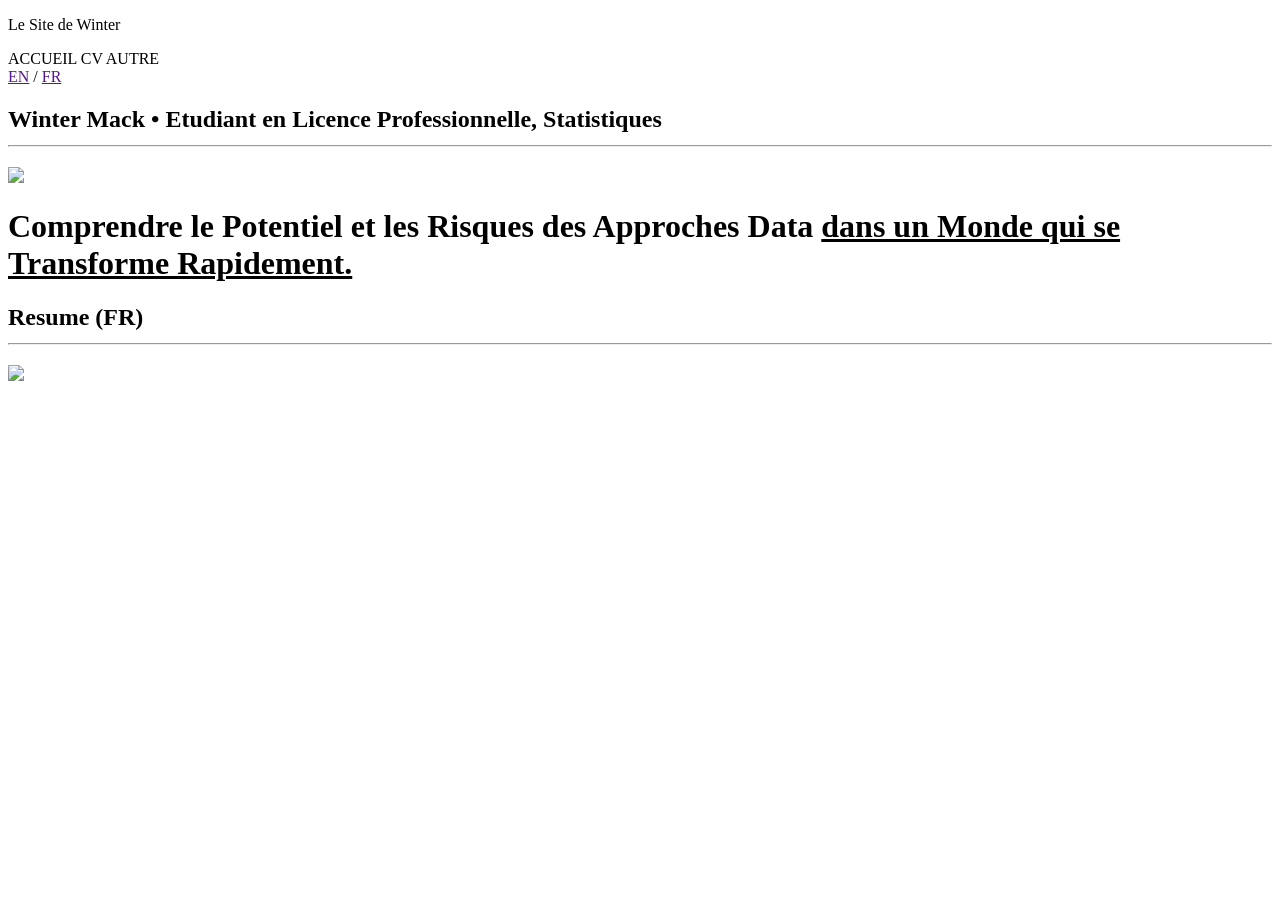
==== src/fr/index.html @ 474d6187 "Added html content to french index.html" ====
<!DOCTYPE html>
<html lang="fr">
<head>
    <meta charset="UTF-8">
    <meta name="viewport" content="width=device-width, initial-scale=1.0">
    <link rel="preconnect" href="https://fonts.googleapis.com">
    <link rel="preconnect" href="https://fonts.gstatic.com" crossorigin>
    <link href="https://fonts.googleapis.com/css2?family=Roboto:ital,wght@0,100..900;1,100..900&display=swap" rel="stylesheet">
    <link rel="stylesheet" href="styles.css" type="text/css">
    <title>Winter Mack</title>
</head>
<body>
    <div id="main-container">
        <div id="topbar">
            <p>Le Site de Winter</p>
            <nav>
                <a>ACCUEIL</a>
                <a>CV</a>
                <a>AUTRE</a>
            </nav>
            <div id="lang-div">
                <a href="">EN</a> / <a href="">FR</a>
            </div>
        </div>
        <div id="main-div">
            <h2>Winter Mack • Etudiant en Licence Professionnelle, Statistiques<hr></h2>
            <div id="main-grid">
                <div id="img-div">
                    <img src="me.png" width="70%"></img>
                </div>
                <div>
                    <h1><b class="div-keyword">Comprendre</b> le Potentiel et les Risques des Approches <b class="div-keyword">Data</b> <u>dans un Monde qui se Transforme Rapidement.</u></h1>
                </div>
            </div>
        </div>
        <div id="resume">
            <h2>Resume (FR)<hr></h2>
            <div id="resume-img-div">
                <img src="CV_fr.jpg" width="60%">
            </div>
        </div>
    </div>
</body>
</html>
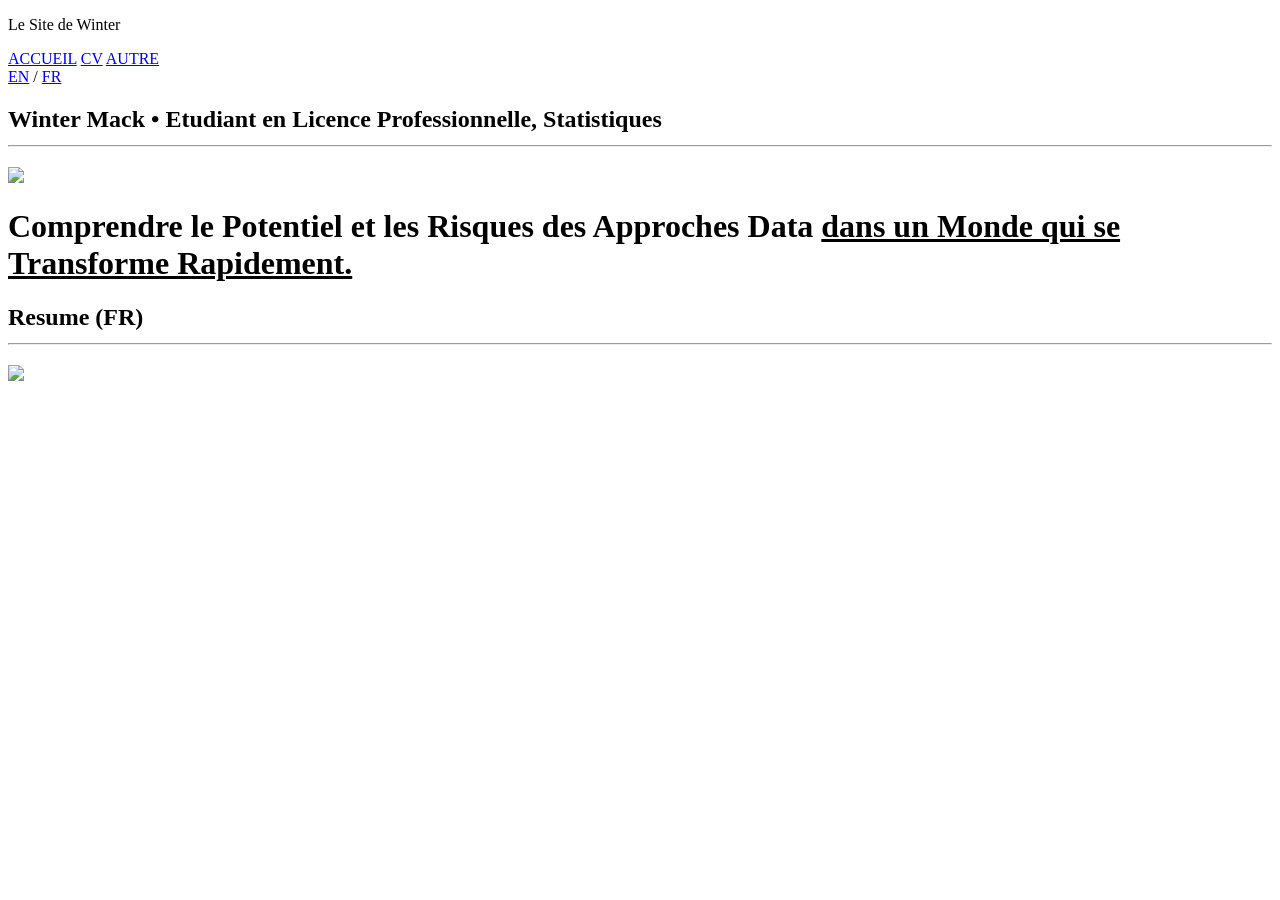
==== commit 2377cfb6: "Update index.html" ====
--- a/src/fr/index.html
+++ b/src/fr/index.html
@@ -14,12 +14,12 @@
         <div id="topbar">
             <p>Le Site de Winter</p>
             <nav>
-                <a>ACCUEIL</a>
-                <a>CV</a>
-                <a>AUTRE</a>
+                <a href="#main-div">ACCUEIL</a>
+                <a href="#resume">CV</a>
+                <a href="#other">AUTRE</a>
             </nav>
             <div id="lang-div">
-                <a href="">EN</a> / <a href="">FR</a>
+                <a href="https://w-mack.github.io/winter-mack-website/">EN</a> / <a href="https://w-mack.github.io/winter-mack-website/fr/index.html">FR</a>
             </div>
         </div>
         <div id="main-div">
@@ -41,4 +41,4 @@
         </div>
     </div>
 </body>
-</html>+</html>
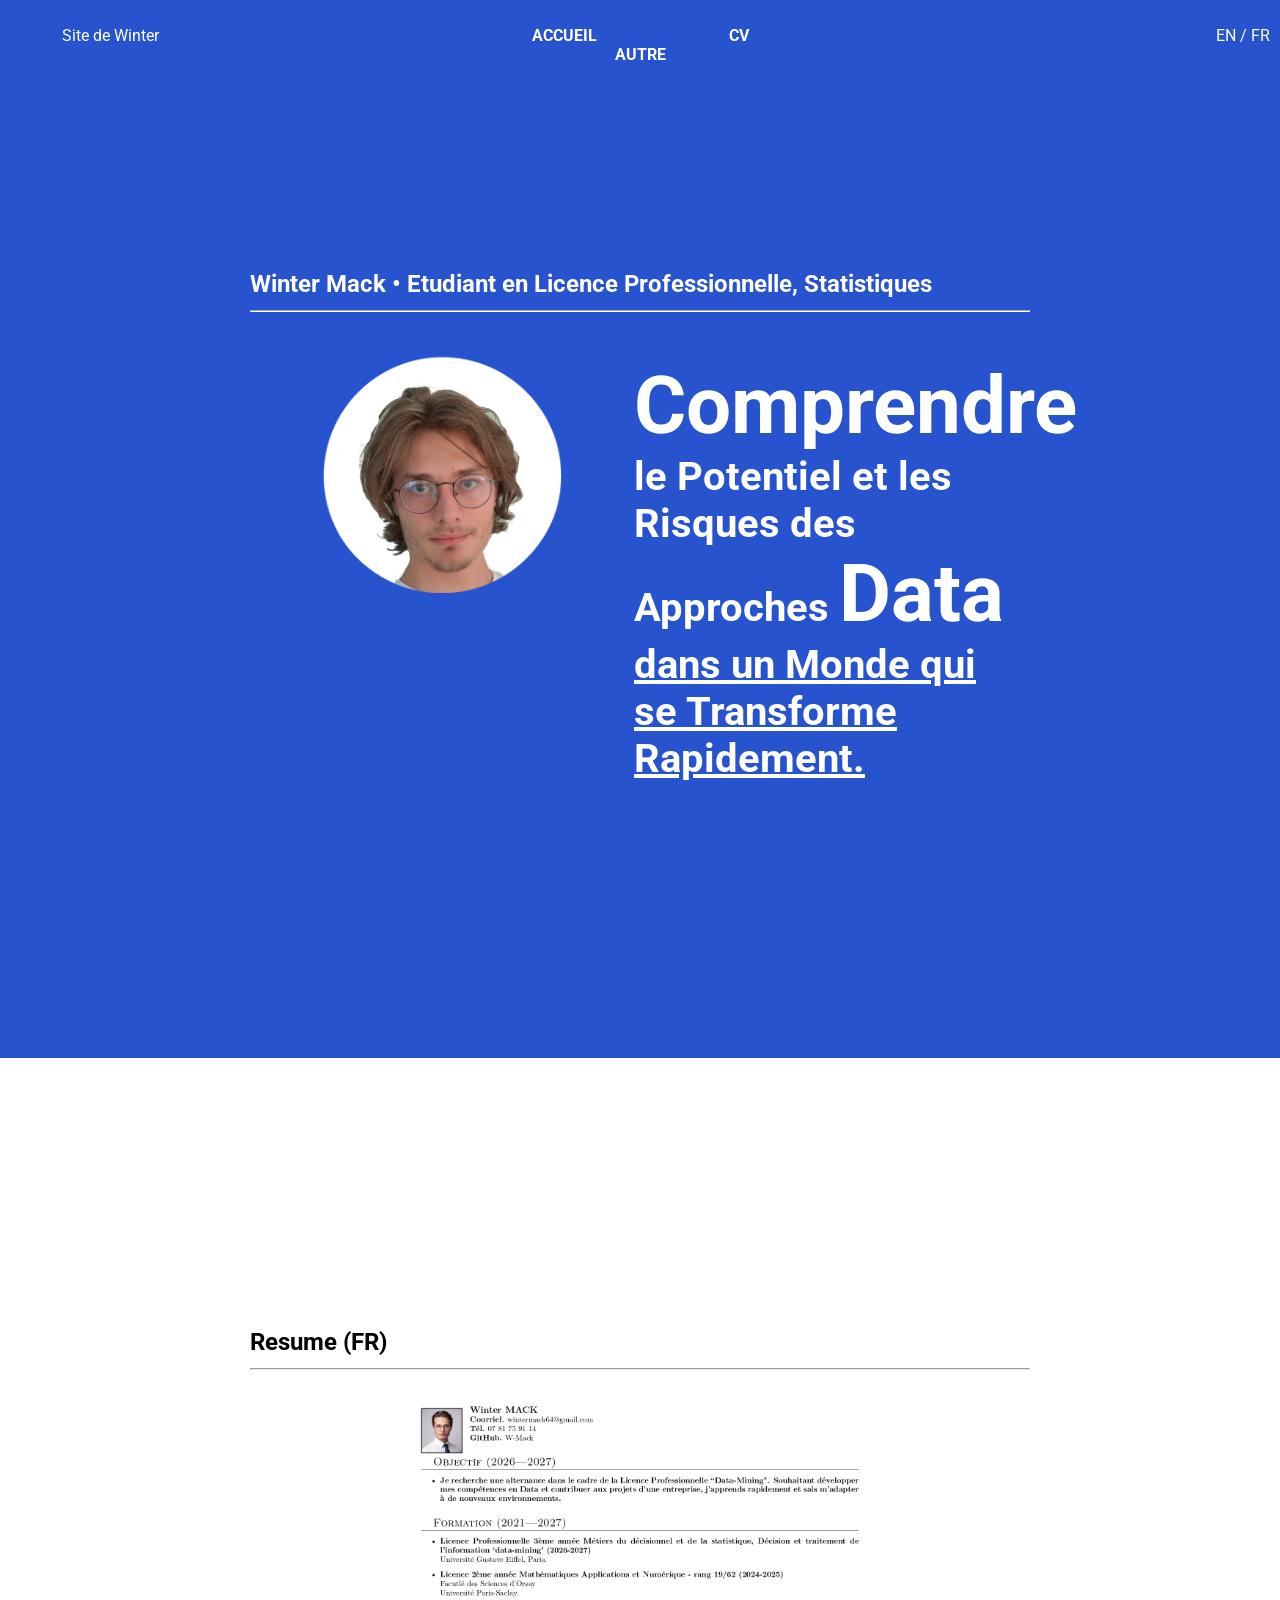
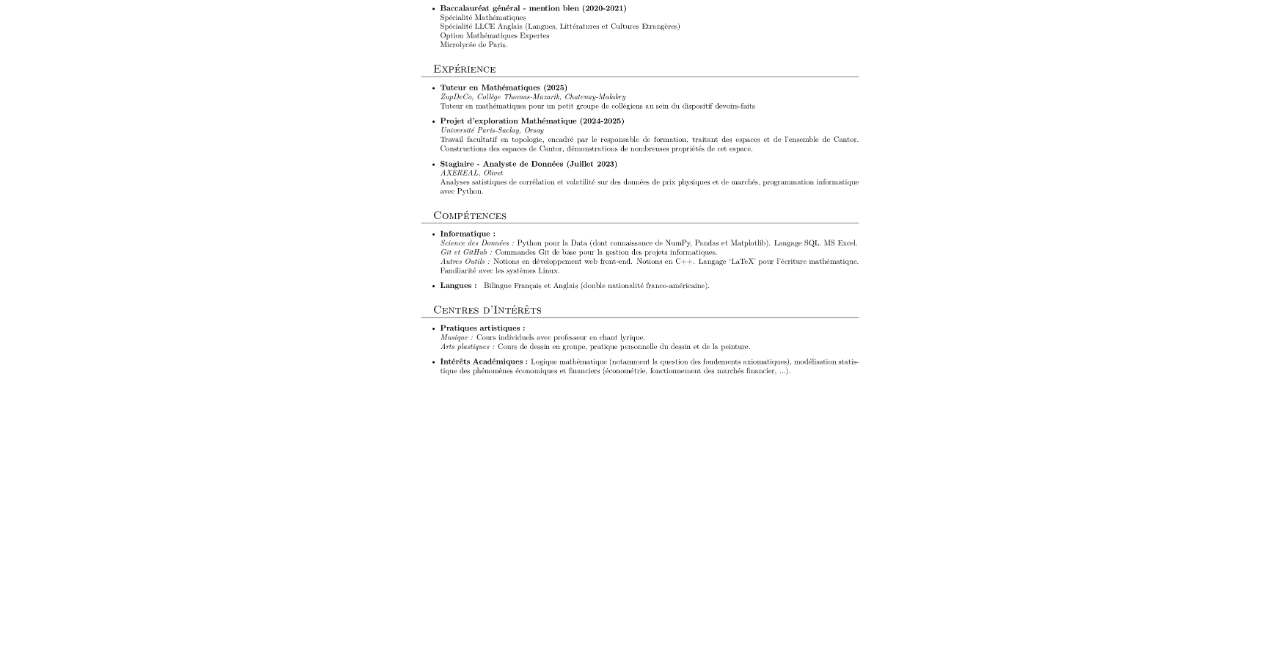
==== commit d3c7832e: "Update index.html" ====
--- a/src/fr/index.html
+++ b/src/fr/index.html
@@ -12,7 +12,7 @@
 <body>
     <div id="main-container">
         <div id="topbar">
-            <p>Le Site de Winter</p>
+            <p>Site de Winter</p>
             <nav>
                 <a href="#main-div">ACCUEIL</a>
                 <a href="#resume">CV</a>
@@ -29,7 +29,7 @@
                     <img src="me.png" width="70%"></img>
                 </div>
                 <div>
-                    <h1><b class="div-keyword">Comprendre</b> le Potentiel et les Risques des Approches <b class="div-keyword">Data</b> <u>dans un Monde qui se Transforme Rapidement.</u></h1>
+                    <h1><b class="div-keyword">Comprendre</b><br>le Potentiel et les Risques des Approches <b class="div-keyword">Data</b> <u>dans un Monde qui se Transforme Rapidement.</u></h1>
                 </div>
             </div>
         </div>
--- a/src/fr/styles.css
+++ b/src/fr/styles.css
@@ -0,0 +1,86 @@
+:root {
+    --bgColor: #ffffff;
+    --fgColor: #2754ce;
+    --textColor: #000000;
+    --textFgColor: #ffffff;
+}
+
+body {
+    margin: 0;
+    background-color: var(--bgColor);
+    font-size: 16px;
+    font-family: "Roboto", sans-serif;
+    color: var(--textColor);
+}
+
+h1 {
+    font-size: 40px;
+}
+
+h1 .div-keyword {
+    font-size: 80px;
+}
+
+nav {
+    padding-left: 19vw;
+    padding-right: 19vw;
+    padding-top: 16px;
+}
+
+nav a {
+    text-decoration: none;
+    font-weight: bolder;
+    padding-right: 5vw;
+    padding-left: 5vw;
+    color: var(--textFGColor);
+}
+
+#main-div hr {
+    background-color: var(--textFgColor);
+    border-color: var(--textFgColor);
+    color: var(--textFgColor);
+}
+
+#main-div {
+    padding: 250px 250px;
+    background-color: var(--fgColor);
+    color: var(--textFgColor);
+}
+
+#main-grid {
+    display: grid;
+    grid-template-columns: 30vw 30vw;
+}
+
+#topbar #lang-div {
+    text-align: right;
+    padding-top: 16px;
+}
+
+#lang-div a {
+    text-decoration: none;
+    color: var(--textFgColor);
+}
+
+#topbar {
+    background-color: var(--fgColor);
+    color: var(--textFgColor);
+    text-align: center;
+    position: fixed;
+    padding: 10px 10px;
+    display: grid;
+    grid-template-columns: 200px auto 200px;
+}
+
+#img-div {
+    text-align: center;
+    padding: 20px 20px;
+}
+
+#resume {
+    padding: 250px 250px;
+}
+
+#resume-img-div {
+    text-align: center;
+}
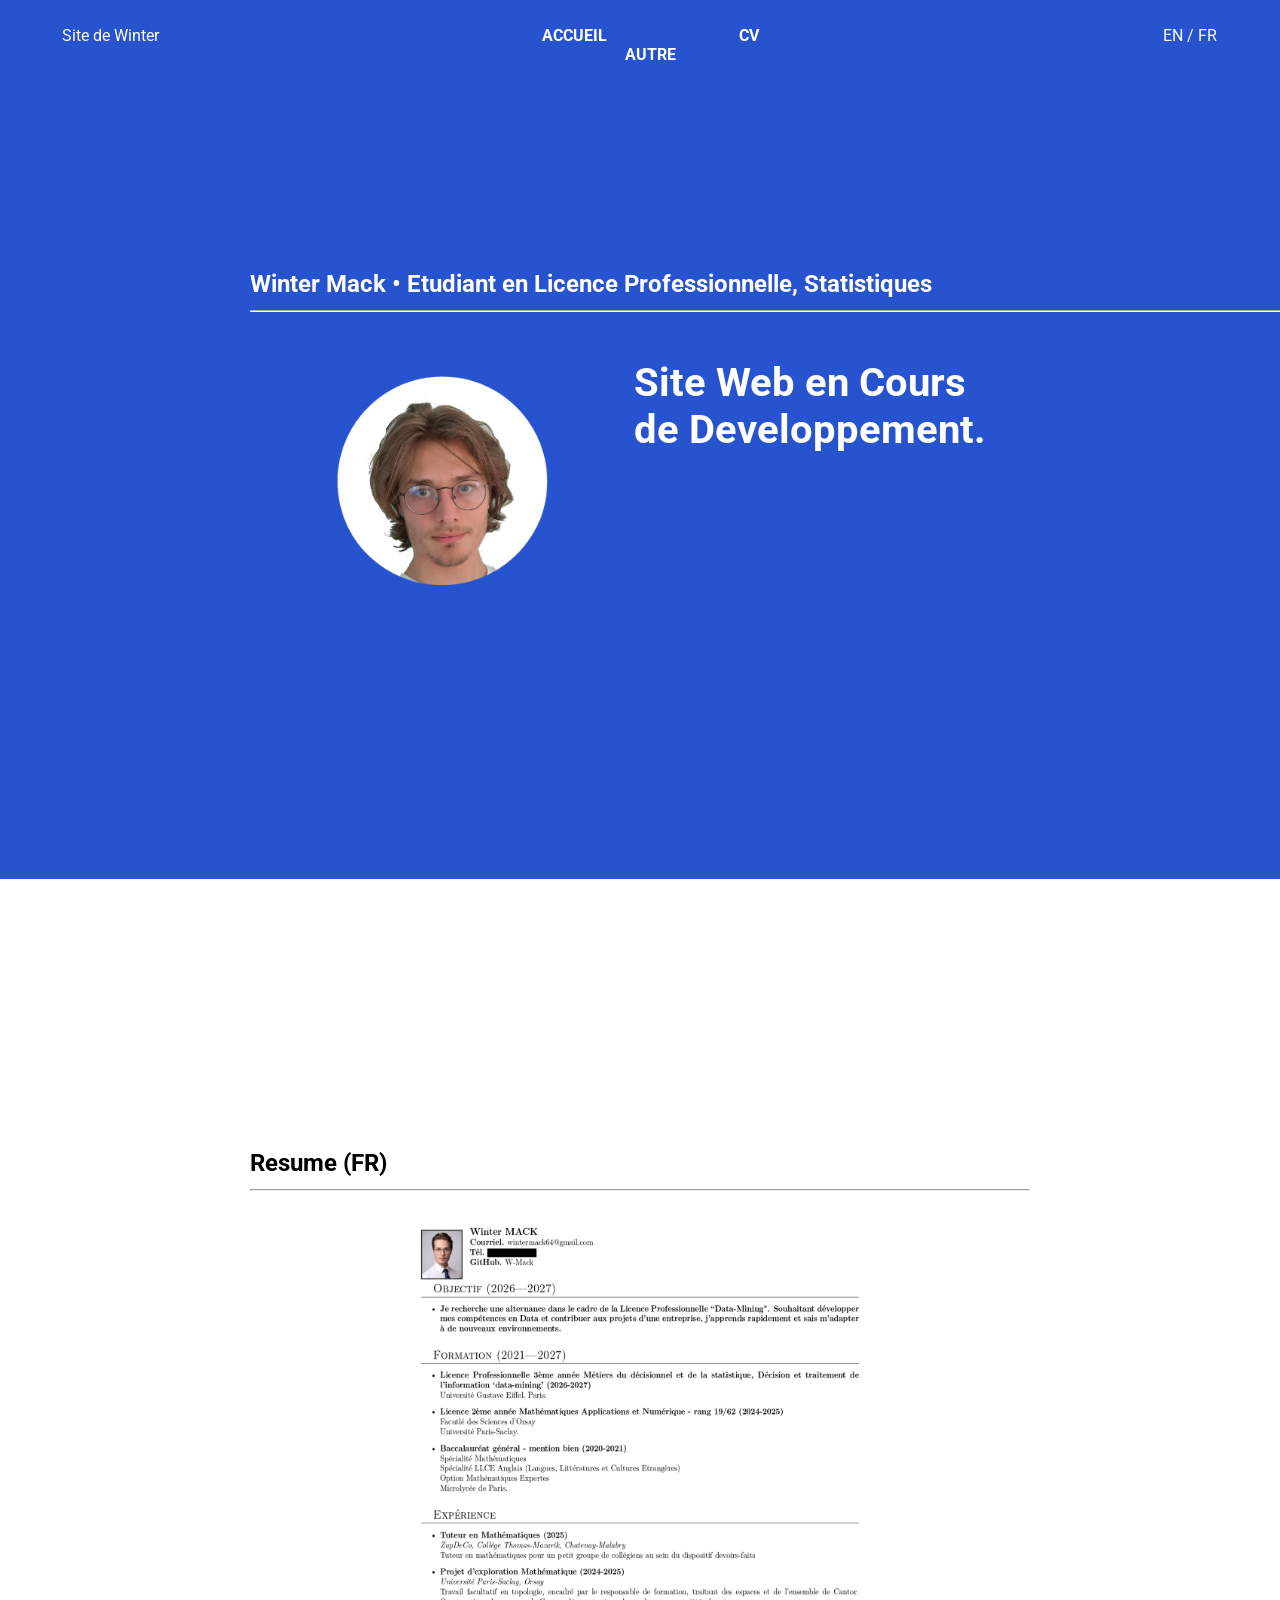
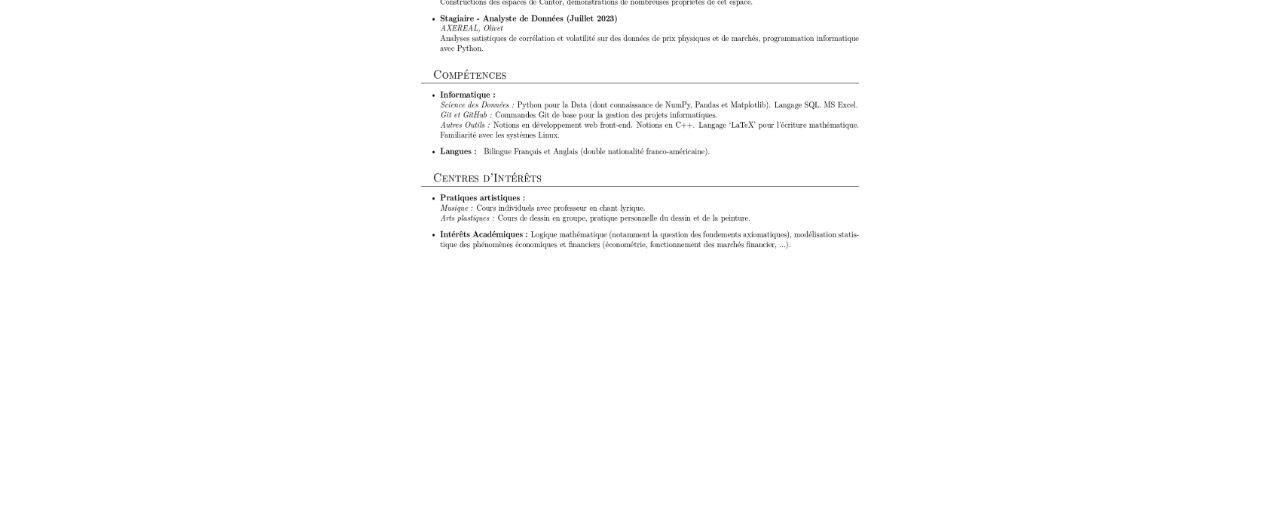
==== commit 4b996c0a: "changed h1 header text in both index.html files" ====
--- a/src/fr/index.html
+++ b/src/fr/index.html
@@ -29,7 +29,7 @@
                     <img src="me.png" width="70%"></img>
                 </div>
                 <div>
-                    <h1><b class="div-keyword">Comprendre</b><br>le Potentiel et les Risques des Approches <b class="div-keyword">Data</b> <u>dans un Monde qui se Transforme Rapidement.</u></h1>
+                    <h1>Site Web en Cours de Developpement.</h1>
                 </div>
             </div>
         </div>
--- a/src/fr/styles.css
+++ b/src/fr/styles.css
@@ -42,6 +42,7 @@
 }
 
 #main-div {
+    width: 100vw;
     padding: 250px 250px;
     background-color: var(--fgColor);
     color: var(--textFgColor);
@@ -53,7 +54,7 @@
 }
 
 #topbar #lang-div {
-    text-align: right;
+    text-align: center;
     padding-top: 16px;
 }
 
@@ -63,6 +64,7 @@
 }
 
 #topbar {
+    width: 100vw;
     background-color: var(--fgColor);
     color: var(--textFgColor);
     text-align: center;
@@ -74,7 +76,7 @@
 
 #img-div {
     text-align: center;
-    padding: 20px 20px;
+    padding: 40px 40px;
 }
 
 #resume {
@@ -84,3 +86,76 @@
 #resume-img-div {
     text-align: center;
 }
+
+@media only screen and (orientation: portrait) {
+    body {
+        font-size: 12px;
+    }
+
+    h1 {
+        font-size: 20px;
+    }
+
+    h1 .div-keyword {
+        font-size: 32px;
+    }
+
+
+    #topbar {
+        grid-template-columns: auto;
+        grid-template-rows: auto auto auto;
+    }
+
+    #main-div {
+        padding: 30px 30px;
+    }
+
+    #main-grid {
+        grid-template-columns: auto;
+        grid-template-rows: auto auto;
+    }
+
+    #resume {
+        padding: 30px 30px;
+    }
+
+    #img-div {
+        width: 40vw;
+    }
+}
+
+@media only screen and (max-width: 1200px) {
+    body {
+        font-size: 12px;
+    }
+
+    h1 {
+        font-size: 20px;
+    }
+
+    h1 .div-keyword {
+        font-size: 32px;
+    }
+
+    #topbar {
+        grid-template-columns: auto;
+        grid-template-rows: auto auto auto;
+    }
+
+    #main-div {
+        padding: 30px 30px;
+    }
+
+    #main-grid {
+        grid-template-columns: auto;
+        grid-template-rows: auto auto;
+    }
+
+    #resume {
+        padding: 30px 30px;
+    }
+
+    #img-div {
+        width: 40vw;
+    }
+}
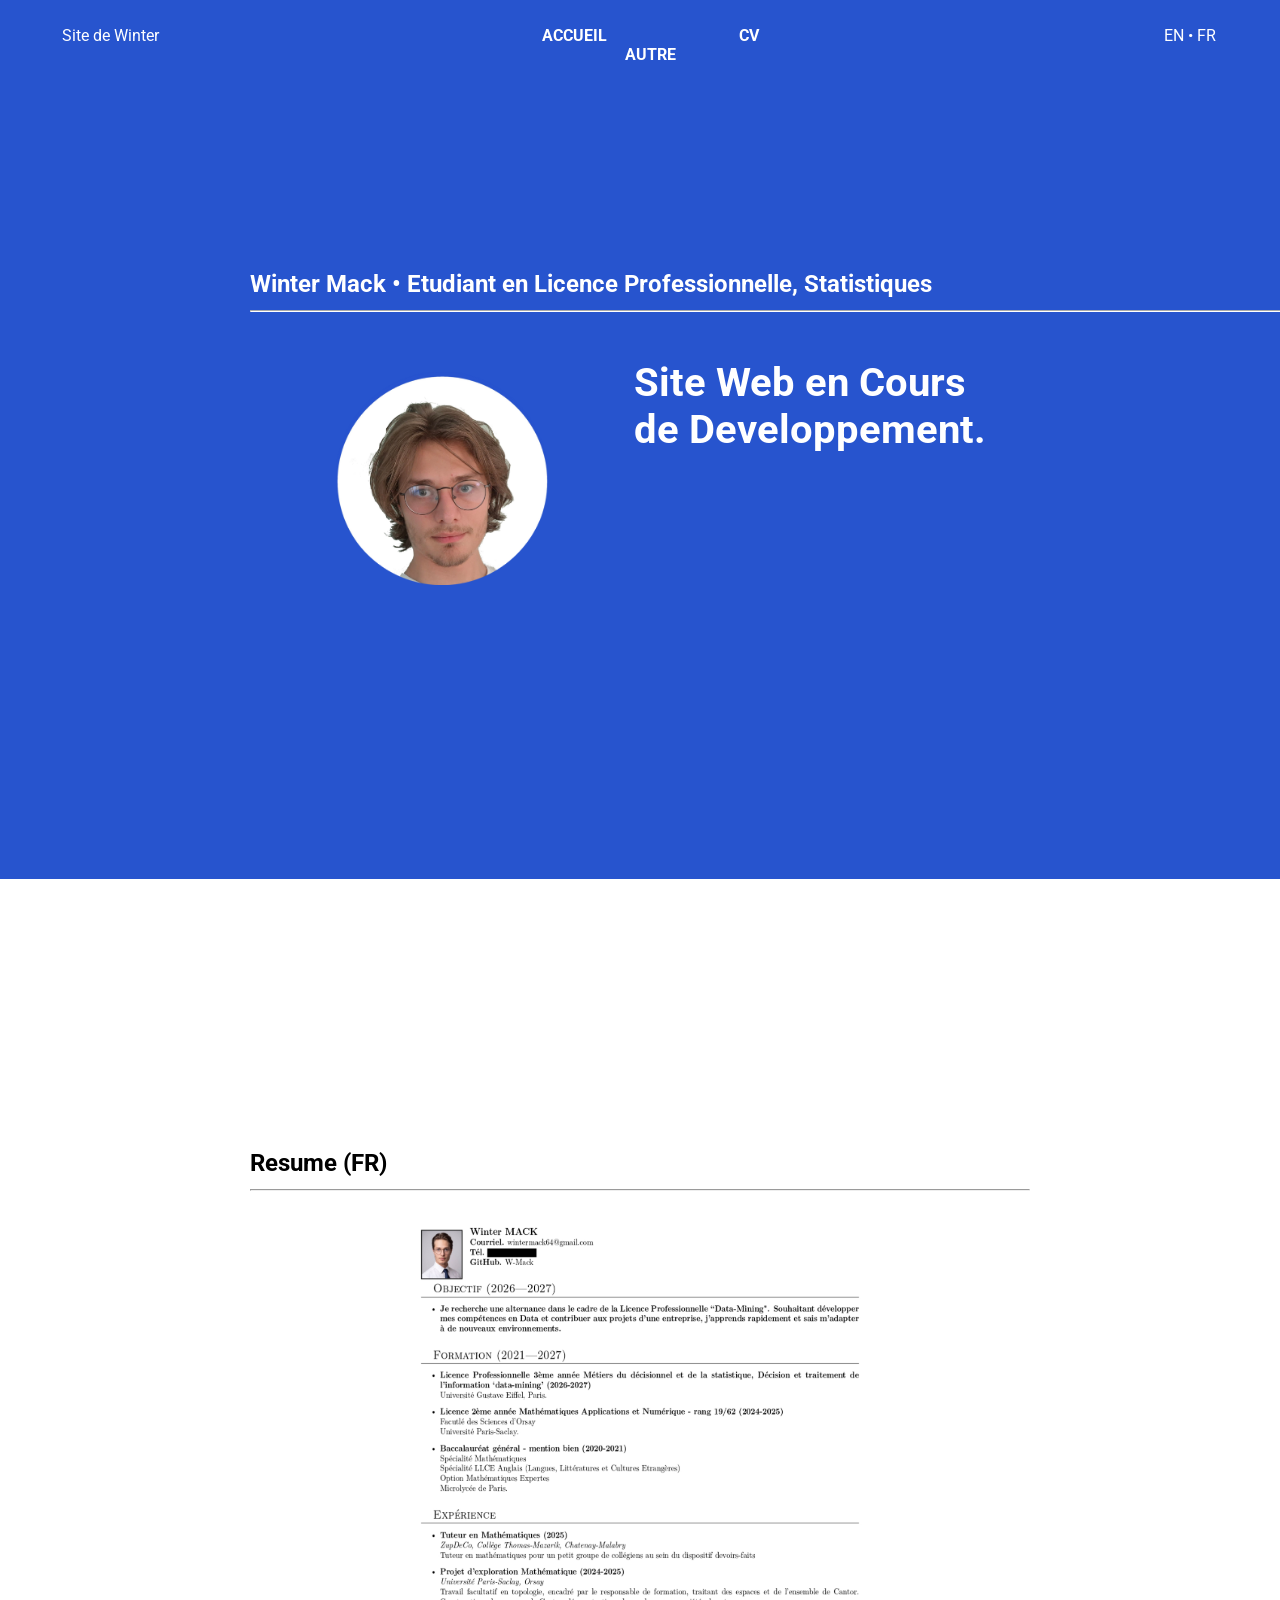
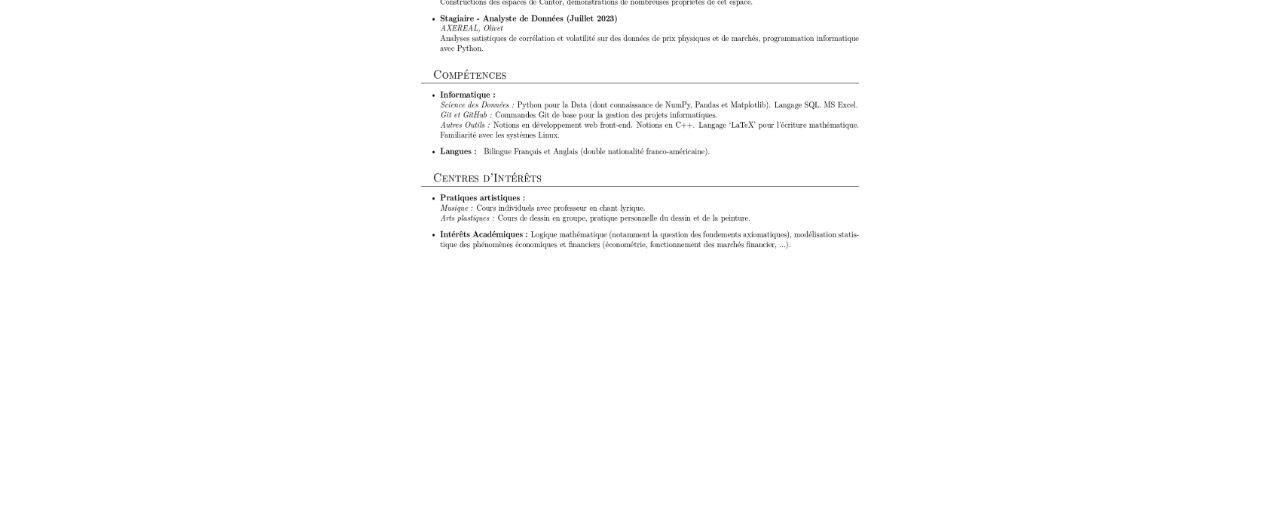
==== commit 4846aaab: "updated index.html & fr/index.html" ====
--- a/src/fr/index.html
+++ b/src/fr/index.html
@@ -19,7 +19,7 @@
                 <a href="#other">AUTRE</a>
             </nav>
             <div id="lang-div">
-                <a href="https://w-mack.github.io/winter-mack-website/">EN</a> / <a href="https://w-mack.github.io/winter-mack-website/fr/index.html">FR</a>
+                <a href="https://w-mack.github.io/winter-mack-website/">EN</a> • <a href="https://w-mack.github.io/winter-mack-website/fr/index.html">FR</a>
             </div>
         </div>
         <div id="main-div">
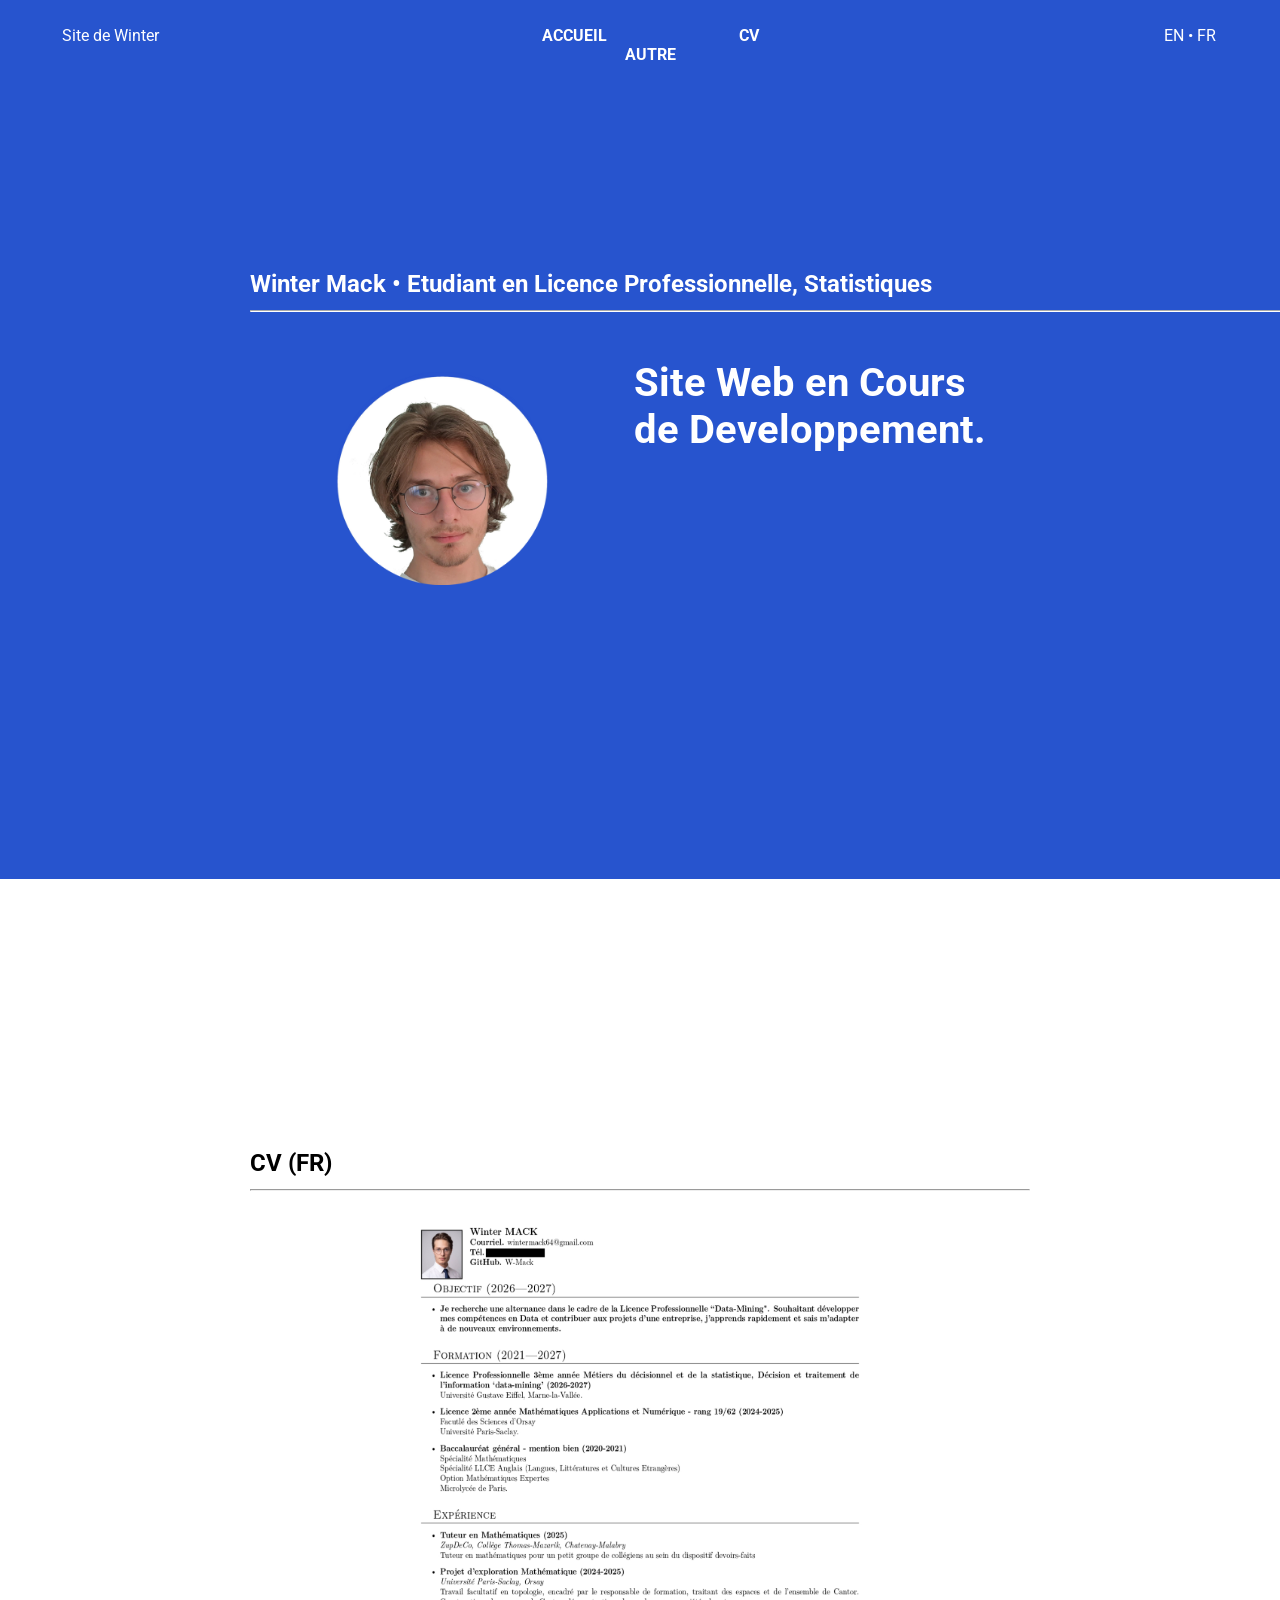
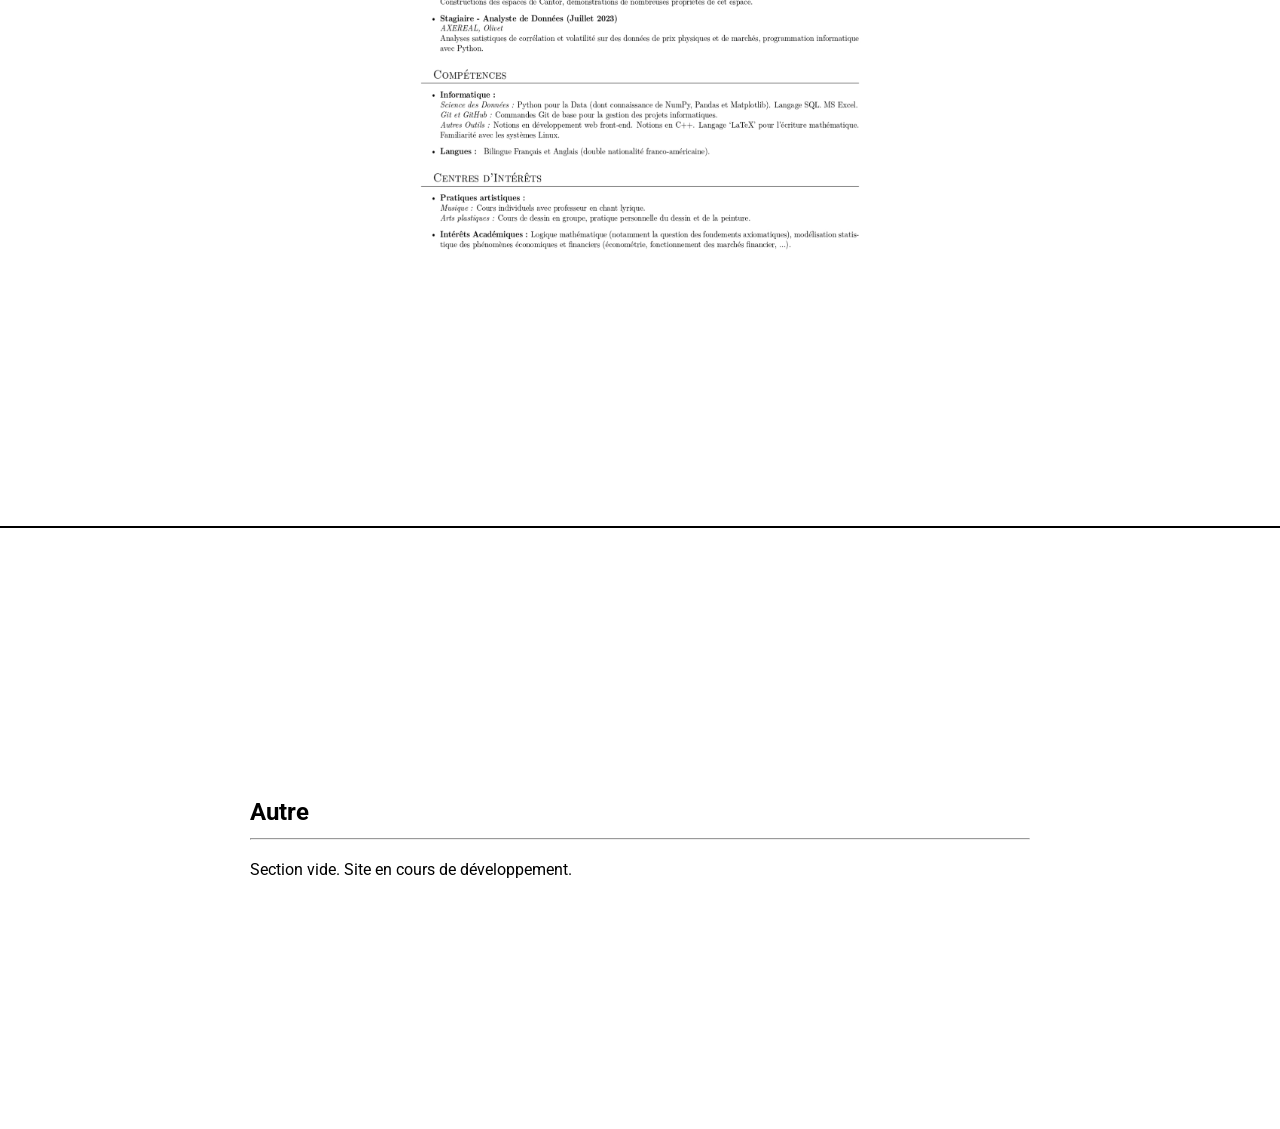
==== commit 9ead274a: "updated files" ====
--- a/src/fr/index.html
+++ b/src/fr/index.html
@@ -34,11 +34,15 @@
             </div>
         </div>
         <div id="resume">
-            <h2>Resume (FR)<hr></h2>
+            <h2>CV (FR)<hr></h2>
             <div id="resume-img-div">
                 <img src="CV_fr.jpg" width="60%">
             </div>
         </div>
+        <div id="other">
+            <h2>Autre<hr></h2>
+            Section vide. Site en cours de développement.
+        </div>
     </div>
 </body>
 </html>
--- a/src/fr/styles.css
+++ b/src/fr/styles.css
@@ -36,6 +36,7 @@
 }
 
 #main-div hr {
+    width: 100vw;
     background-color: var(--textFgColor);
     border-color: var(--textFgColor);
     color: var(--textFgColor);
@@ -87,6 +88,11 @@
     text-align: center;
 }
 
+#other {
+    border-top: 2px solid var(--textColor);
+    padding: 250px 250px;
+}
+
 @media only screen and (orientation: portrait) {
     body {
         font-size: 12px;
@@ -100,6 +106,10 @@
         font-size: 32px;
     }
 
+    #other {
+        padding: 30px 30px;
+    }
+ 
 
     #topbar {
         grid-template-columns: auto;
@@ -113,14 +123,16 @@
     #main-grid {
         grid-template-columns: auto;
         grid-template-rows: auto auto;
+        text-align: center;
     }
 
     #resume {
         padding: 30px 30px;
     }
 
-    #img-div {
-        width: 40vw;
+    nav a {
+        padding-left: 6px;
+        padding-right: 6px;
     }
 }
 
@@ -137,6 +149,10 @@
         font-size: 32px;
     }
 
+    #other {
+        padding: 30px 30px;
+    }
+
     #topbar {
         grid-template-columns: auto;
         grid-template-rows: auto auto auto;
@@ -149,13 +165,16 @@
     #main-grid {
         grid-template-columns: auto;
         grid-template-rows: auto auto;
+        text-align: center;
     }
 
     #resume {
         padding: 30px 30px;
     }
 
-    #img-div {
-        width: 40vw;
+    nav a {
+        padding-left: 6px;
+        padding-right: 6px;
     }
 }
+
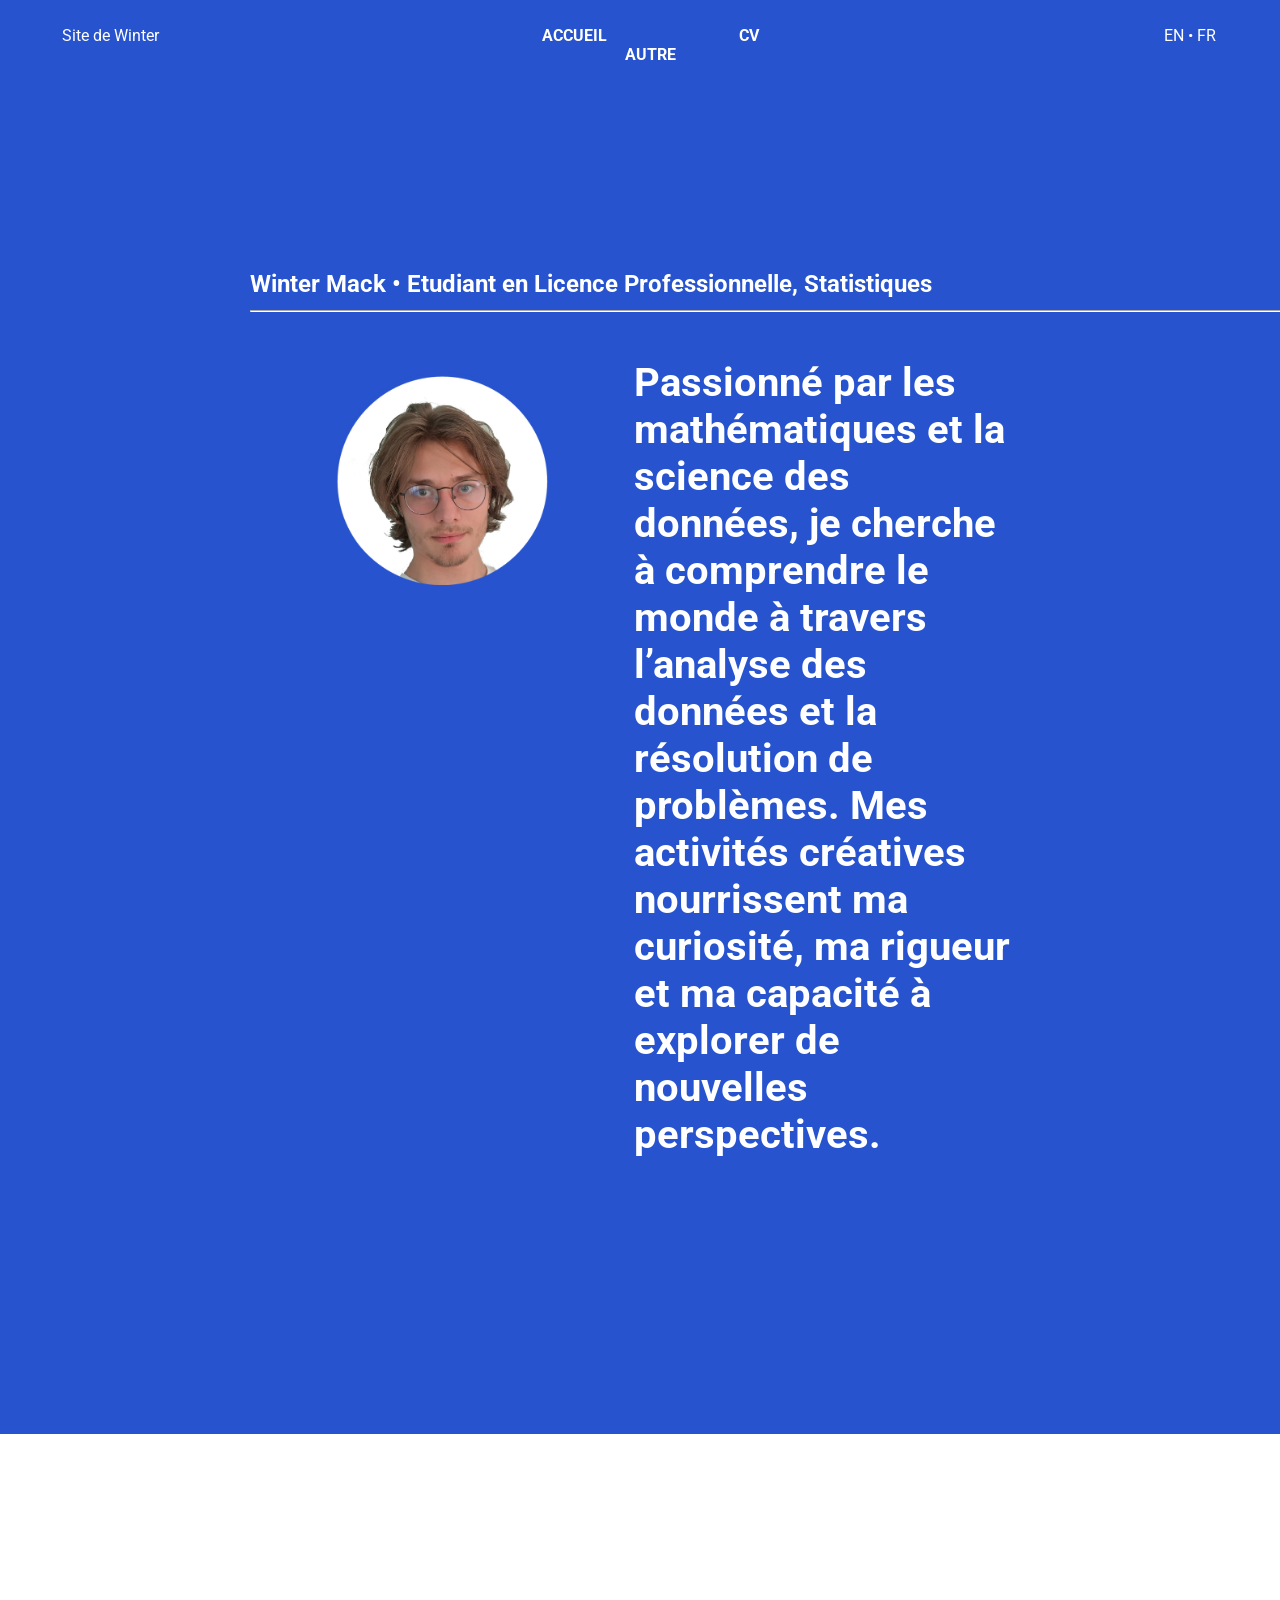
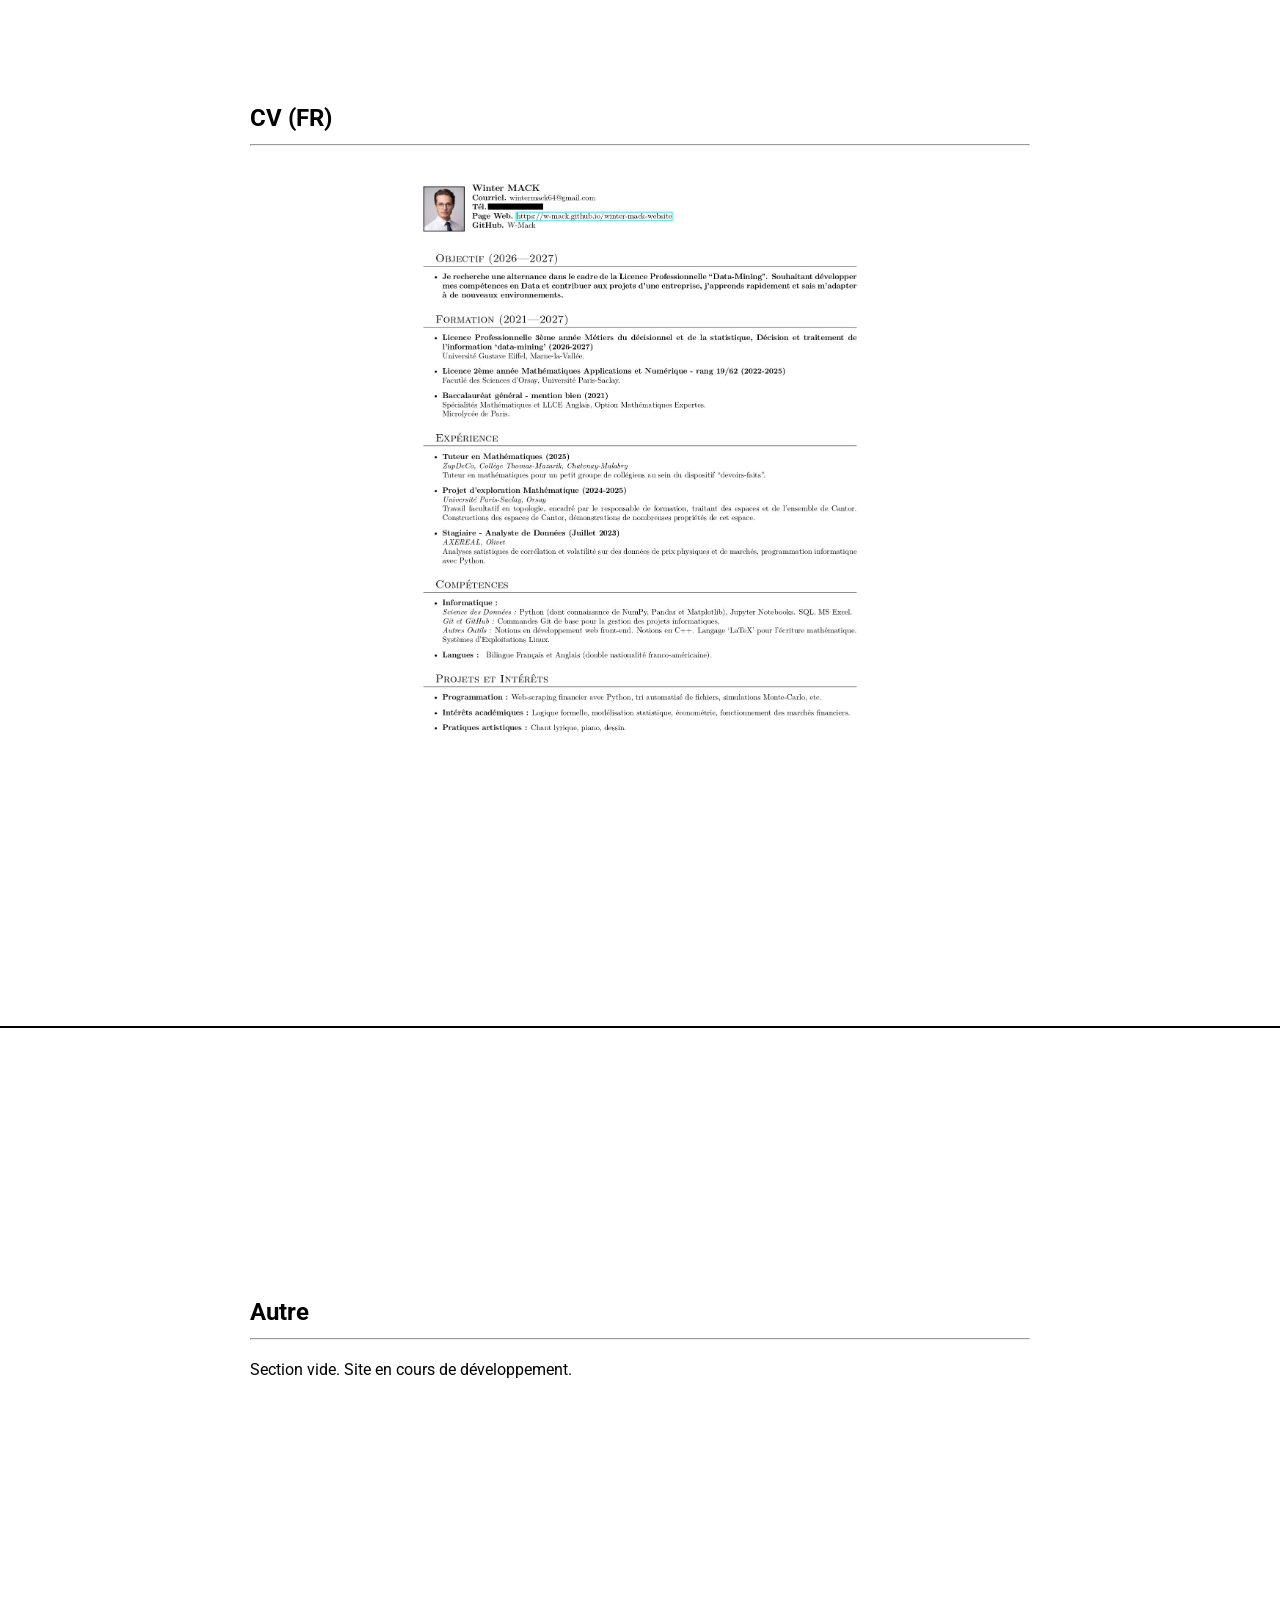
==== commit bda1ab31: "changed self description sentences (both english and french)" ====
--- a/src/fr/index.html
+++ b/src/fr/index.html
@@ -29,7 +29,7 @@
                     <img src="me.png" width="70%"></img>
                 </div>
                 <div>
-                    <h1>Site Web en Cours de Developpement.</h1>
+                    <h1>Passionné par les mathématiques et la science des données, je cherche à comprendre le monde à travers l’analyse des données et la résolution de problèmes. Mes activités créatives nourrissent ma curiosité, ma rigueur et ma capacité à explorer de nouvelles perspectives.</h1>
                 </div>
             </div>
         </div>
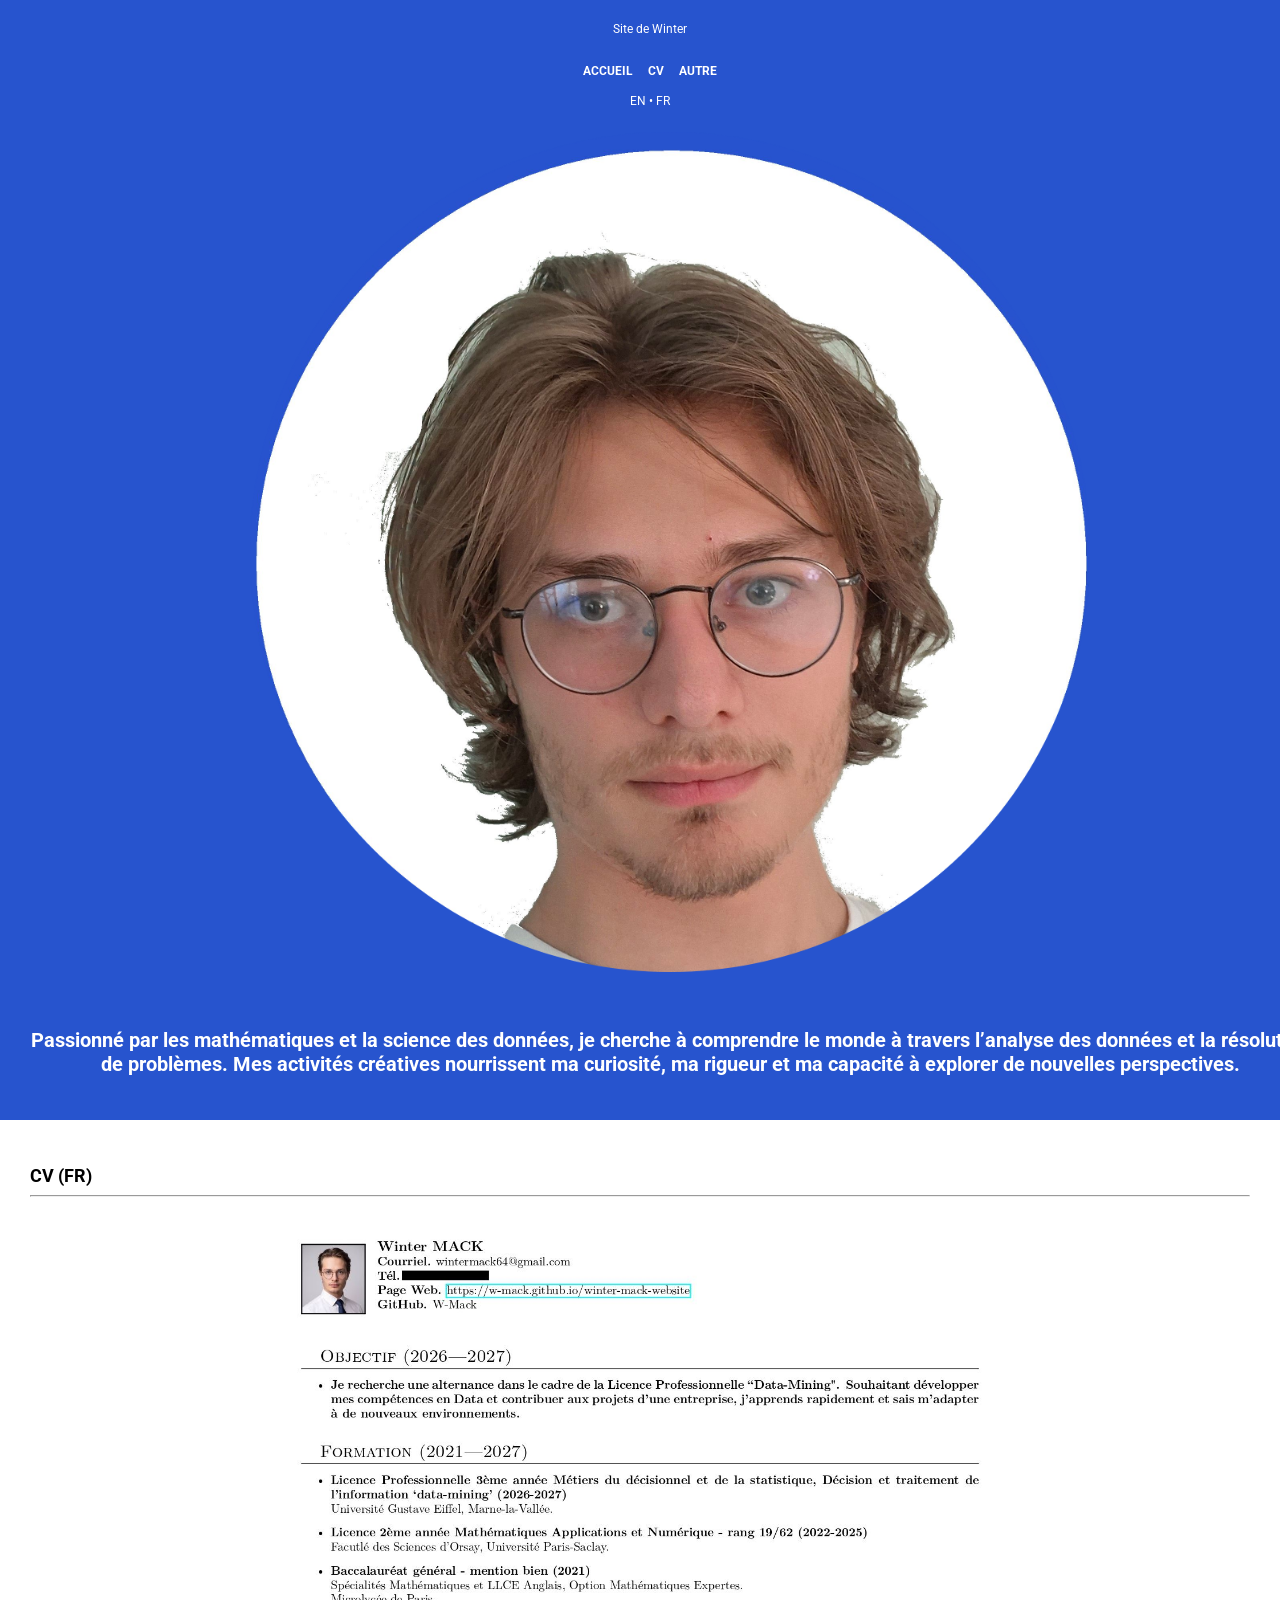
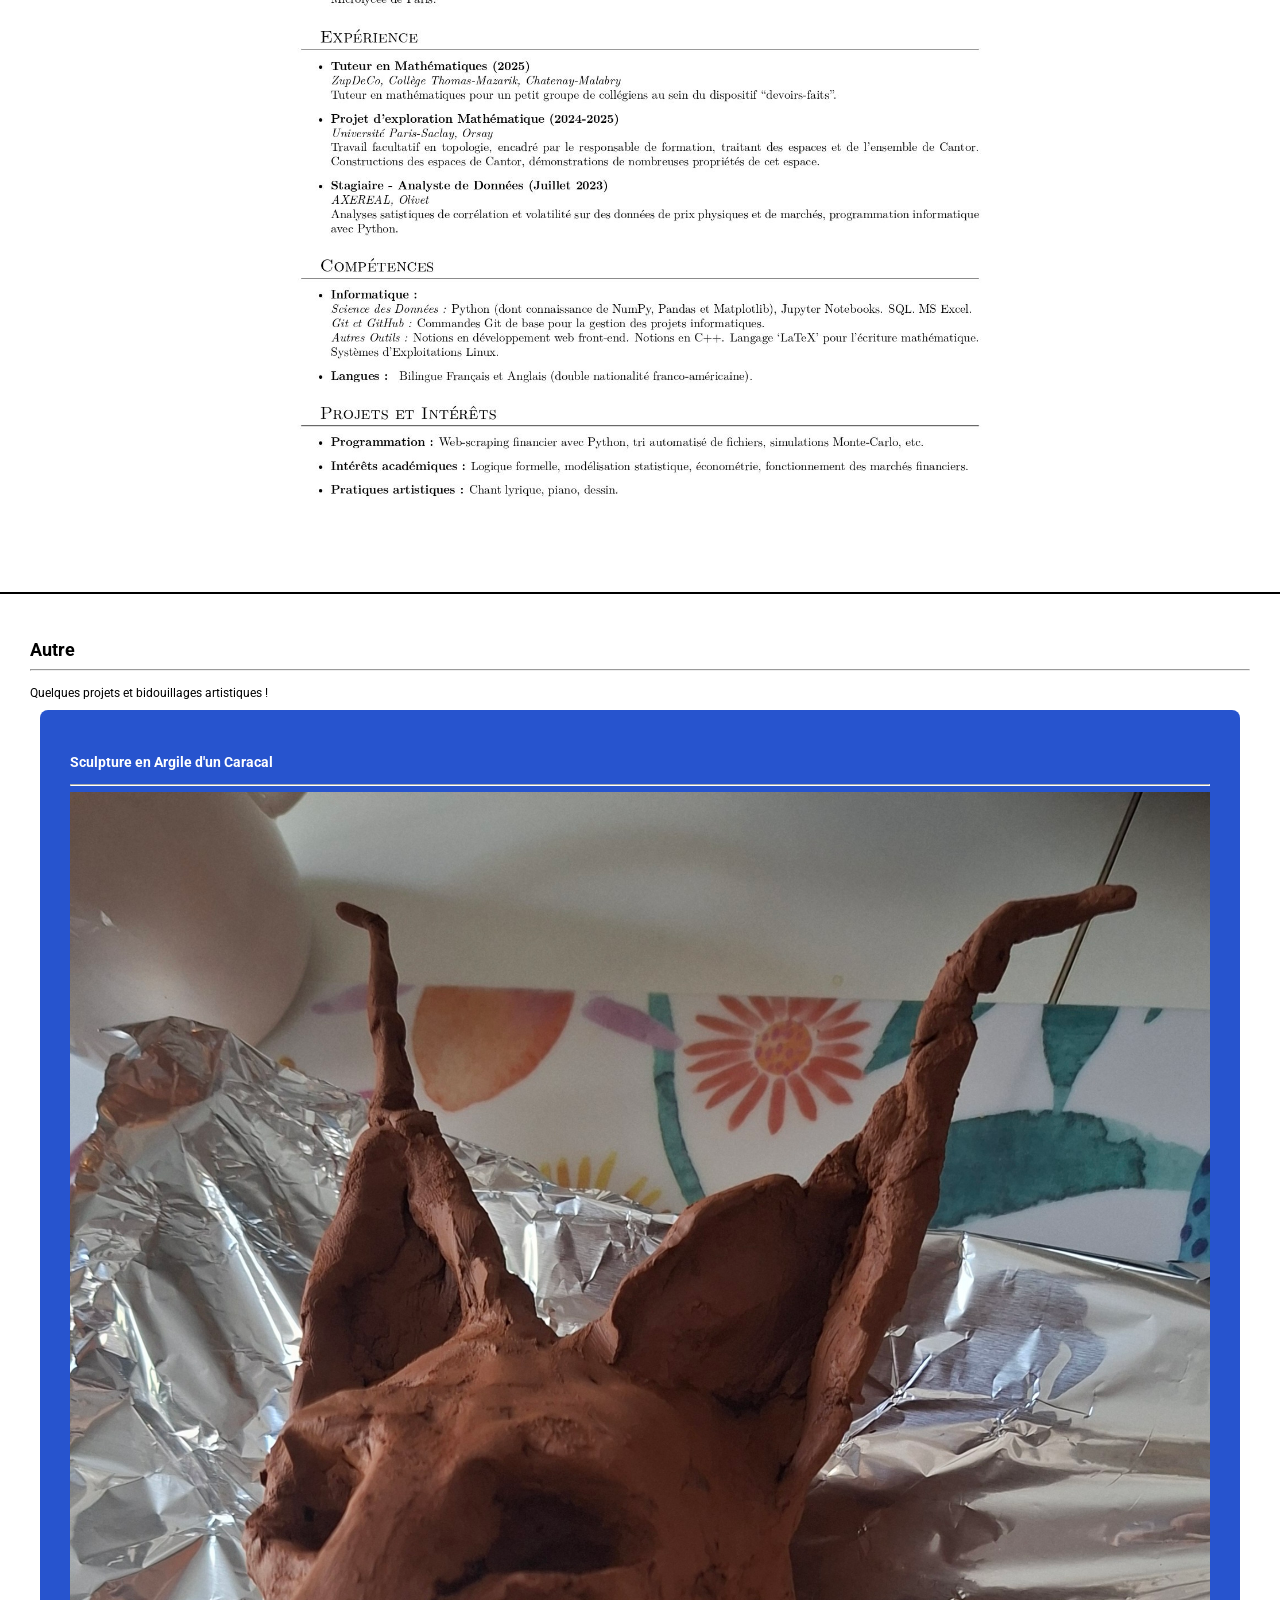
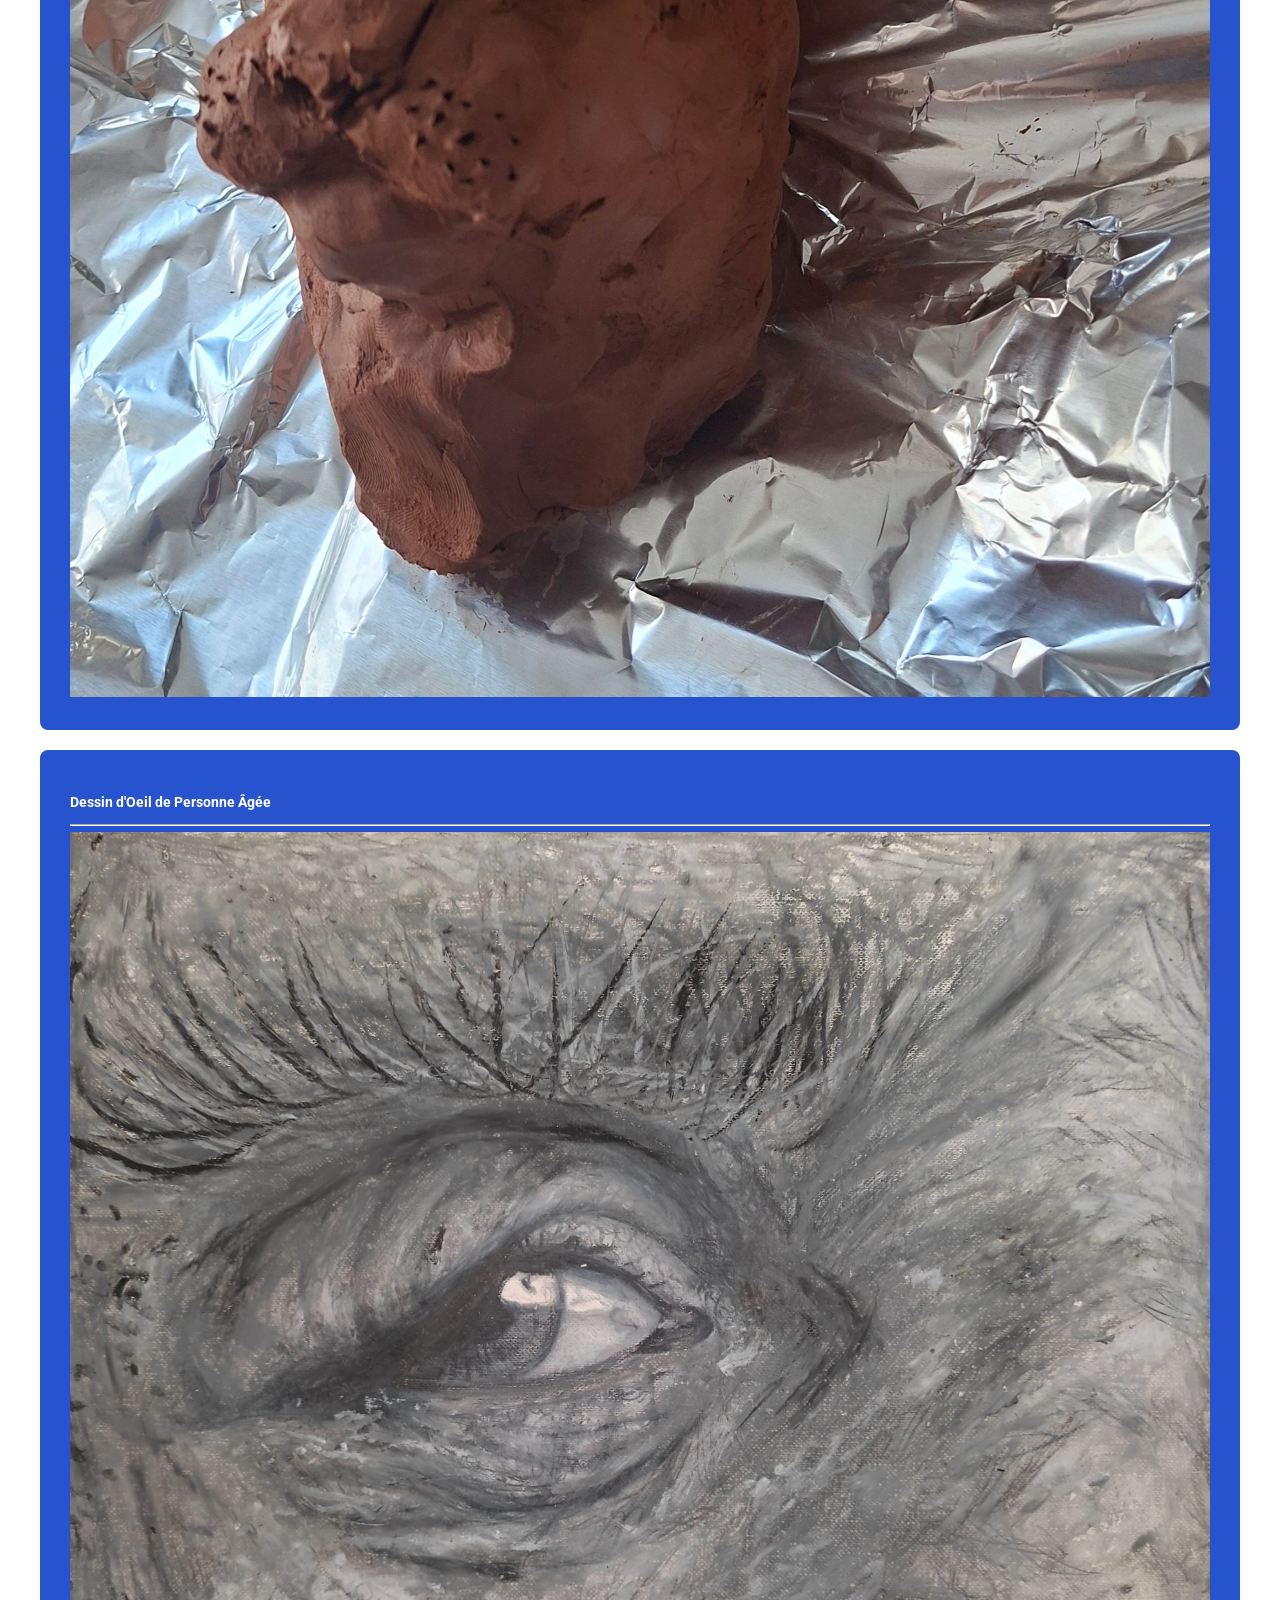
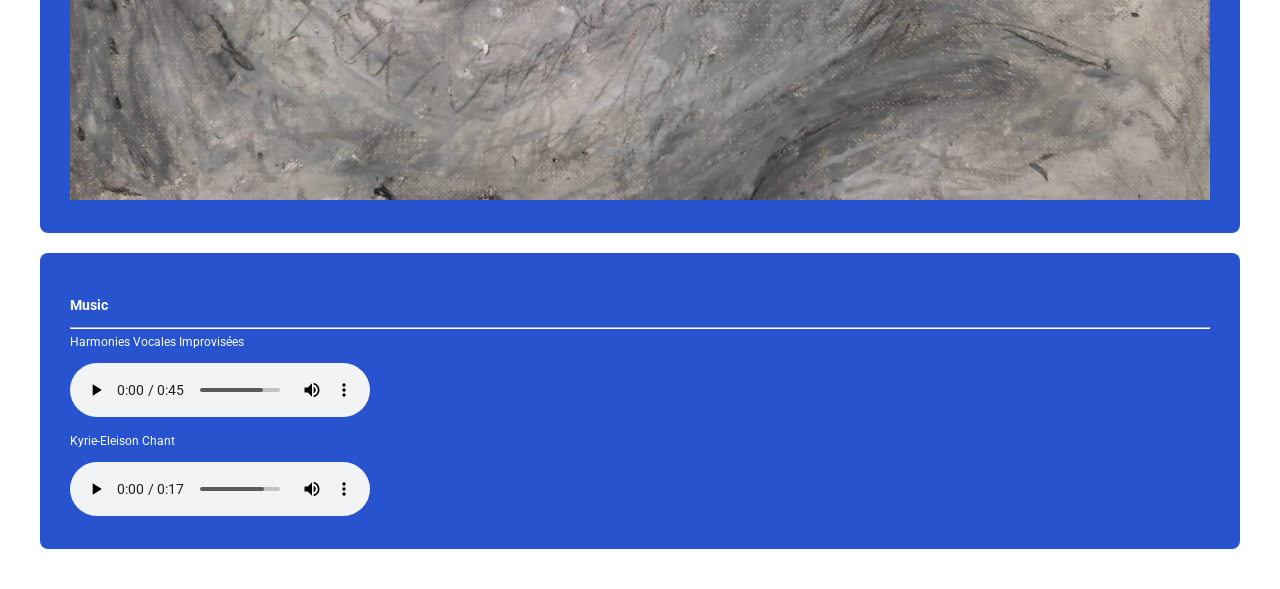
==== commit 6683fe1b: "updated wesbite" ====
--- a/src/fr/index.html
+++ b/src/fr/index.html
@@ -41,7 +41,29 @@
         </div>
         <div id="other">
             <h2>Autre<hr></h2>
-            Section vide. Site en cours de développement.
+            Quelques projets et bidouillages artistiques !
+            <div id="art-grid">
+                <div class="art-item">
+                    <h3>Sculpture en Argile d'un Caracal</h3>
+                    <hr>
+                    <img src="caracal_sculpture.jpg" width="100%">
+                </div>
+                <div class="art-item">
+                    <h3>Dessin d'Oeil de Personne Âgée</h3>
+                    <hr>
+                    <img src="old_eye.jpg" width="100%">
+                </div>
+                <div class="art-item">
+                    <h3>Music</h3>
+                    <hr>
+                    Harmonies Vocales Improvisées<br><br>
+                    <audio controls src="choir_compisition.mp3"></audio>
+                    <br><br>
+                    Kyrie-Eleison Chant
+                    <br><br>
+                    <audio controls src="kyrie.mp3"></audio>
+                </div>
+            </div>
         </div>
     </div>
 </body>
--- a/src/fr/styles.css
+++ b/src/fr/styles.css
@@ -14,7 +14,7 @@
 }
 
 h1 {
-    font-size: 40px;
+    font-size: 50px;
 }
 
 h1 .div-keyword {
@@ -51,7 +51,7 @@
 
 #main-grid {
     display: grid;
-    grid-template-columns: 30vw 30vw;
+    grid-template-columns: 30vw 50vw;
 }
 
 #topbar #lang-div {
@@ -93,6 +93,25 @@
     padding: 250px 250px;
 }
 
+#art-grid {
+    display: grid;
+    grid-template-columns: 1fr 1fr 1fr;
+}
+
+.art-item {
+    border-radius: 8px;
+    margin: 10px 10px;
+    padding: 30px 30px;
+    background-color: var(--fgColor);
+    color: var(--textFgColor);
+}
+
+.art-item hr {
+    border-color: var(--textFgColor);
+    color: var(--textFgColor);
+    background-color: var(--textFgColor);
+}
+
 @media only screen and (orientation: portrait) {
     body {
         font-size: 12px;
@@ -106,6 +125,10 @@
         font-size: 32px;
     }
 
+    #art-grid {
+        grid-template-columns: 1fr;
+    }
+
     #other {
         padding: 30px 30px;
     }
@@ -136,7 +159,7 @@
     }
 }
 
-@media only screen and (max-width: 1200px) {
+@media only screen and (max-width: 1400px) {
     body {
         font-size: 12px;
     }
@@ -147,6 +170,10 @@
 
     h1 .div-keyword {
         font-size: 32px;
+    }
+
+    #art-grid {
+        grid-template-columns: 1fr;
     }
 
     #other {
